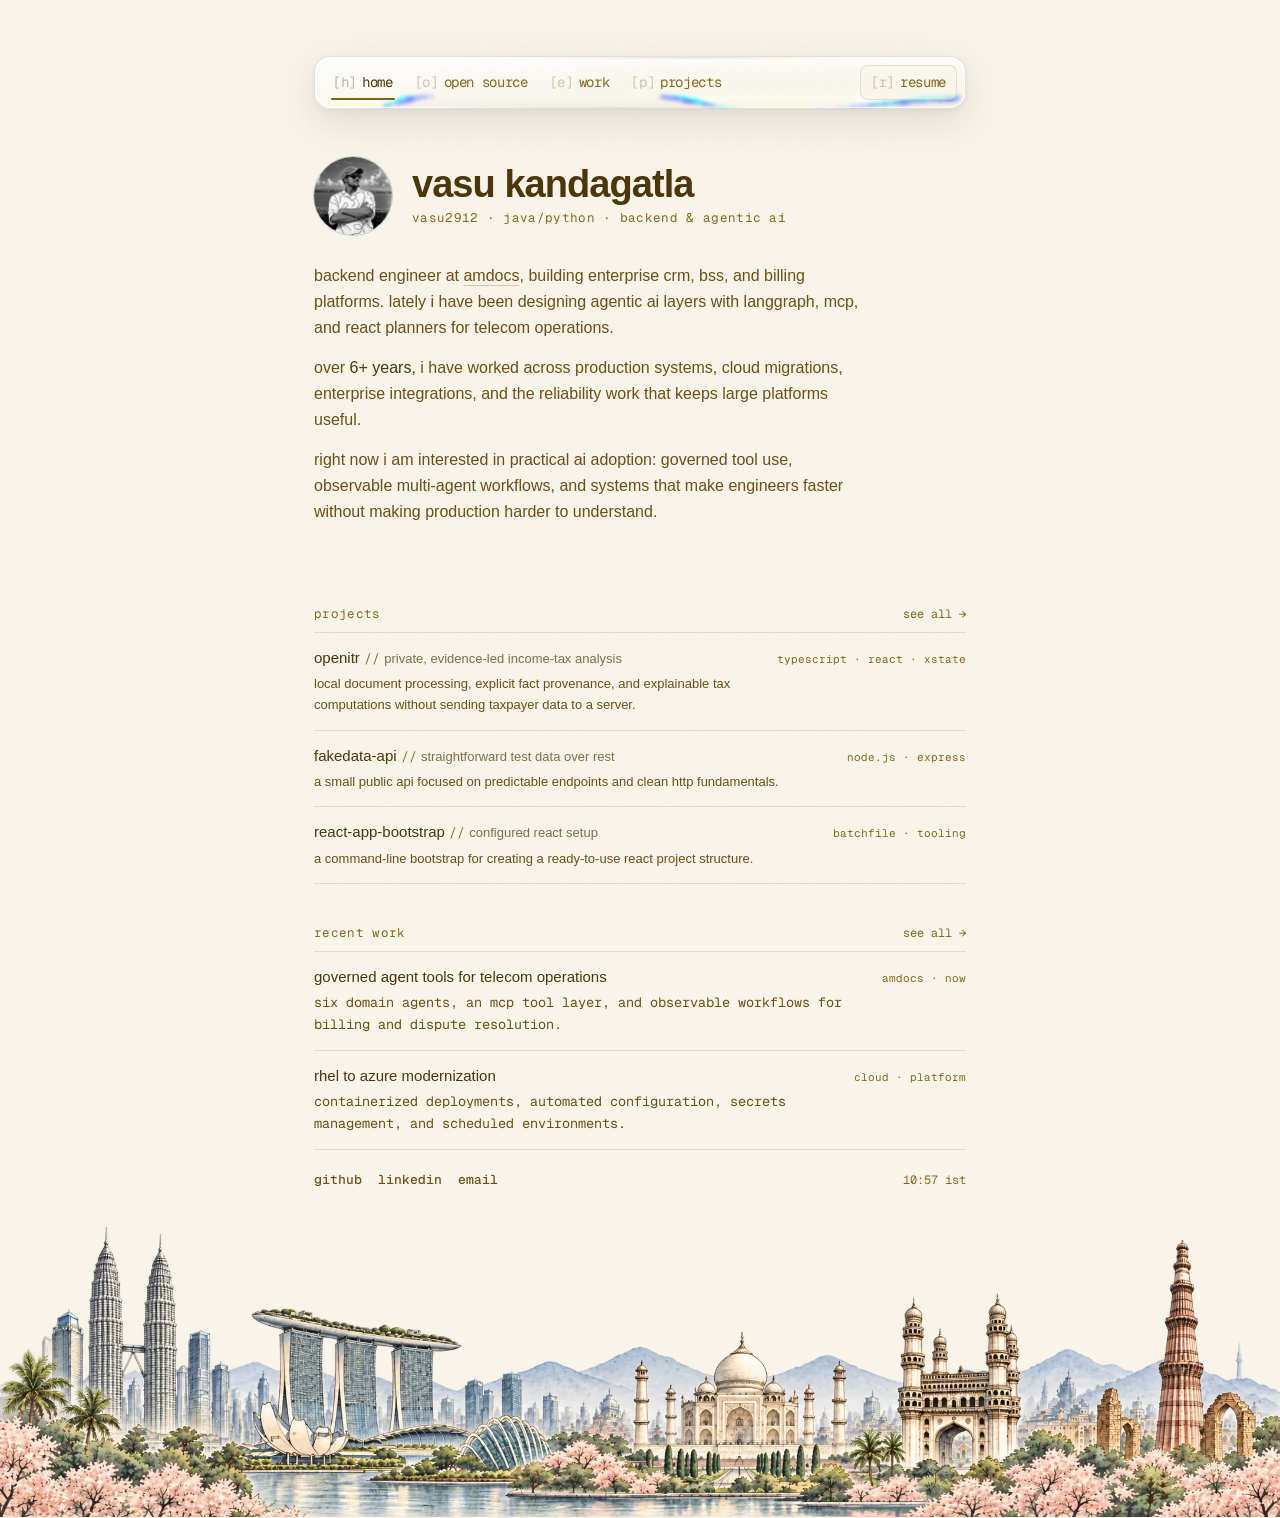
==== index.html @ ff2a659f "Add portfolio site: pages, favicon, footer socials styling" ====
<!doctype html>
<html lang="en">

<head>
    <meta charset="utf-8">
    <meta name="viewport" content="width=device-width,initial-scale=1">
    <meta name="description"
        content="Vasu Kandagatla is a backend and agentic AI engineer building reliable enterprise systems.">
    <meta name="theme-color" content="#f8f4ea">
    <title>Vasu Kandagatla — Backend & Agentic AI Engineer</title>
    <link rel="icon" type="image/x-icon" href="assets/favicon.ico">
    <link rel="stylesheet" href="site.css">
</head>
<svg aria-hidden="true" focusable="false" style="position:absolute;width:0;height:0;pointer-events:none">
    <filter id="lg" x="-15%" y="-15%" width="130%" height="130%" color-interpolation-filters="sRGB">
        <feTurbulence type="fractalNoise" baseFrequency="0.0028 0.0055" numOctaves="1" seed="92" result="noise" />
        <feGaussianBlur in="noise" stdDeviation="4.5" result="soft" />
        <feDisplacementMap in="SourceGraphic" in2="soft" scale="230" xChannelSelector="R" yChannelSelector="G"
            result="dispR" />
        <feColorMatrix in="dispR" type="matrix" result="chanR" values="1 0 0 0 0 0 0 0 0 0 0 0 0 0 0 0 0 0 1 0" />
        <feDisplacementMap in="SourceGraphic" in2="soft" scale="185" xChannelSelector="R" yChannelSelector="G"
            result="dispG" />
        <feColorMatrix in="dispG" type="matrix" result="chanG" values="0 0 0 0 0 0 1 0 0 0 0 0 0 0 0 0 0 0 1 0" />
        <feDisplacementMap in="SourceGraphic" in2="soft" scale="140" xChannelSelector="R" yChannelSelector="G"
            result="dispB" />
        <feColorMatrix in="dispB" type="matrix" result="chanB" values="0 0 0 0 0 0 0 0 0 0 0 0 1 0 0 0 0 0 1 0" />
        <feBlend in="chanR" in2="chanG" mode="screen" result="rg" />
        <feBlend in="rg" in2="chanB" mode="screen" />
    </filter>
</svg>

<body><a class="skip" href="#main">Skip to content</a>
    <header class="topbar" aria-label="Primary navigation">
        <nav><a class="nav-link" aria-current="page" href="./"><span class="key">[h]</span>home</a><a class="nav-link"
                href="open-source/"><span class="key">[o]</span>open source</a><a class="nav-link"
                href="experience/"><span class="key">[e]</span>work</a><a class="nav-link" href="projects/"><span
                    class="key">[p]</span>projects</a></nav><a class="resume" href="assets/vasu-kandagatla-resume.pdf"
            download><span class="key">[r]</span>resume</a>
    </header>
    <main class="shell page" id="main">
        <section class="intro">
            <div class="identity"><img class="avatar" src="assets/vasu-avatar.jpg" alt="Vasu Kandagatla" width="78"
                    height="78">
                <div>
                    <h1>vasu kandagatla</h1>
                    <p class="handle">vasu2912 · java/python · backend &amp; agentic ai</p>
                </div>
            </div>
            <p class="intro-copy">backend engineer at <a href="https://www.amdocs.com" target="_blank"
                    rel="noreferrer">amdocs</a>, building enterprise crm, bss, and billing platforms. lately i have been
                designing agentic ai layers with langgraph, mcp, and react planners for telecom operations.</p>
            <p class="intro-copy">over <strong>6+ years</strong>, i have worked across production systems, cloud
                migrations, enterprise integrations, and the reliability work that keeps large platforms useful.</p>
            <p class="intro-copy">right now i am interested in practical ai adoption: governed tool use, observable
                multi-agent workflows, and systems that make engineers faster without making production harder to
                understand.</p>
        </section>
        <section class="section home-projects">
            <div class="section-title">
                <h2>projects</h2><a href="projects/">see all →</a>
            </div>
            <ul class="list">
                <li class="entry"><a class="entry-link" href="https://github.com/vasu2912/OpenITR" target="_blank"
                        rel="noreferrer">
                        <div class="entry-head"><span class="entry-name">openitr <span class="slashes">//</span> <span
                                    class="entry-tagline">private, evidence-led income-tax analysis</span></span><span
                                class="entry-meta">typescript · react · xstate</span></div>
                        <p>local document processing, explicit fact provenance, and explainable tax computations without
                            sending taxpayer data to a server.</p>
                    </a></li>
                <li class="entry"><a class="entry-link" href="https://github.com/vasu2912/FakeData-API" target="_blank"
                        rel="noreferrer">
                        <div class="entry-head"><span class="entry-name">fakedata-api <span class="slashes">//</span>
                                <span class="entry-tagline">straightforward test data over rest</span></span><span
                                class="entry-meta">node.js · express</span></div>
                        <p>a small public api focused on predictable endpoints and clean http fundamentals.</p>
                    </a></li>
                <li class="entry"><a class="entry-link" href="https://github.com/vasu2912/React-App-BootStrap"
                        target="_blank" rel="noreferrer">
                        <div class="entry-head"><span class="entry-name">react-app-bootstrap <span
                                    class="slashes">//</span> <span class="entry-tagline">configured react
                                    setup</span></span><span class="entry-meta">batchfile · tooling</span></div>
                        <p>a command-line bootstrap for creating a ready-to-use react project structure.</p>
                    </a></li>
            </ul>
        </section>
        <section class="section">
            <div class="section-title">
                <h2>recent work</h2><a href="experience/">see all →</a>
            </div>
            <ul class="list">
                <li class="entry"><a class="entry-link" href="experience/">
                        <div class="entry-head"><span class="entry-name">governed agent tools for telecom
                                operations</span><span class="entry-meta">amdocs · now</span></div>
                        <p>six domain agents, an mcp tool layer, and observable workflows for billing and dispute
                            resolution.</p>
                    </a></li>
                <li class="entry"><a class="entry-link" href="experience/">
                        <div class="entry-head"><span class="entry-name">rhel to azure modernization</span><span
                                class="entry-meta">cloud · platform</span></div>
                        <p>containerized deployments, automated configuration, secrets management, and scheduled
                            environments.</p>
                    </a></li>
            </ul>
        </section>
    </main>
    <footer class="shell footer"><span class="footer-links"><a href="https://github.com/vasu2912" target="_blank"
                rel="noreferrer">github</a><a href="https://www.linkedin.com/in/vasukandagatla/" target="_blank"
                rel="noreferrer">linkedin</a><a href="mailto:vasu.kandagatla@gmail.com">email</a></span><span
            class="clock" data-clock>--:-- ist</span>
        <div class="footer-skyline" aria-hidden="true"><img src="assets/footer-skyline.webp" alt="" loading="lazy"
                decoding="async"></div>
    </footer>
    <script src="site.js"></script>
---- site.css ----
@import url("https://fonts.googleapis.com/css2?family=Geist+Mono:wght@400;500;600&display=swap");

body>svg[aria-hidden] {
    position: absolute;
    width: 0;
    height: 0;
    pointer-events: none
}

@font-face {
    font-family: cabinetGrotesk;
    src: url(https://cdn.fontshare.com/wf/J2PZYZURCR7HNQKXCZ4VXYA3K5FFCCLT/PZSZLWHMBCE7FFGOUYDEU33FAESUMA3X/JFDL5FBAQ2WMYL3LGKSCZKAIFCS2UQ63.woff2)format("woff2");
    font-weight: 100 900;
    font-display: swap
}

@font-face {
    font-family: "cabinetGrotesk Fallback";
    src: local(Arial);
    ascent-override: 84.24%;
    descent-override: 27.11%;
    line-gap-override: 8.71%;
    size-adjust: 103.28%
}

:root {
    color-scheme: light;
    --bg: #f8f4ea;
    --paper: #f8f4ea;
    --surface: #fdfbf6;
    --ink: #4a3608;
    --ink-soft: #6b4f14;
    --ink-faint: #85691e;
    --muted: #806f49;
    --gold: #8a5f0a;
    --gold-bright: #a8801f;
    --rule: #231b121c;
    --rule-strong: #231b1233;
    --green: #3f6f36;
    --red: #9c4436;
    --violet: #6b4fa8;
    --max: 652px;
    --sans: cabinetGrotesk, "cabinetGrotesk Fallback", Arial, sans-serif;
    --mono: "Geist Mono", ui-monospace, SFMono-Regular, monospace
}

* {
    box-sizing: border-box;
    border: 0;
    margin: 0;
    padding: 0
}

html {
    scroll-behavior: smooth
}

html,
body {
    overflow-x: clip
}

body {
    background: var(--bg);
    color: var(--ink);
    font: 400 16px/1.625 var(--sans);
    -webkit-font-smoothing: antialiased;
    text-rendering: optimizelegibility
}

body:before {
    content: "";
    position: fixed;
    inset: 0;
    pointer-events: none;
    z-index: 0;
    opacity: .02;
    background-image: url("data:image/svg+xml,%3Csvg xmlns='http://www.w3.org/2000/svg' width='140' height='140'%3E%3Cfilter id='n'%3E%3CfeTurbulence type='fractalNoise' baseFrequency='0.85' numOctaves='3'/%3E%3C/filter%3E%3Crect width='140' height='140' filter='url(%23n)'/%3E%3C/svg%3E")
}

a {
    color: inherit;
    text-decoration: none
}

::selection {
    background: var(--gold-bright);
    color: var(--paper)
}

:where(a, button, [tabindex]):focus-visible {
    outline: 2px solid var(--gold);
    outline-offset: 3px;
    border-radius: 3px
}

.shell {
    width: min(calc(100% - 40px), var(--max));
    margin-inline: auto
}

.skip {
    position: fixed;
    left: 14px;
    top: 14px;
    z-index: 30;
    transform: translateY(-160%);
    padding: 8px 11px;
    border-radius: 8px;
    background: var(--ink);
    color: var(--paper)
}

.skip:focus {
    transform: none
}

.topbar {
    position: sticky;
    isolation: isolate;
    z-index: 50;
    top: 16px;
    display: flex;
    align-items: center;
    gap: 8px;
    width: min(calc(100% - 48px), var(--max));
    height: 53px;
    margin: 56px auto 48px;
    padding: 8px;
    border: 1px solid rgba(35, 27, 18, .11);
    border-radius: 16px;
    background: linear-gradient(135deg, #ffffff8c 0%, #ffffff3d 42%, #fdfbf657 100%);
    box-shadow: inset 0 1px 1px #ffffffe6, inset 0 2px 6px #ffffff73, inset 1px 0 #ffffff73, inset -1px 0 #ffffff73, inset 0 -1px 1px #ffffff52, inset 0 -6px 12px #231b120a, 0 2px 6px #231b120d, 0 12px 40px #231b121c;
    -webkit-backdrop-filter: url(#lg) blur(2px) saturate(210%) brightness(1.06);
    backdrop-filter: url(#lg) blur(2px) saturate(210%) brightness(1.06);
    transition: border-color .3s
}

.topbar:before {
    content: "";
    position: absolute;
    inset: 0;
    border-radius: inherit;
    pointer-events: none;
    z-index: -1;
    background: linear-gradient(#ffffff9e 0%, #ffffff24 30%, #0000 58%), radial-gradient(120% 190% at 8% -30%, #ffffff8c 0%, #0000 55%)
}

.topbar:after {
    content: "";
    position: absolute;
    inset: 0;
    padding: 1.5px;
    border-radius: inherit;
    pointer-events: none;
    z-index: -1;
    background: linear-gradient(145deg, #fffffff2 0%, #ffffff40 26%, #b08a2c2e 52%, #ffffff2e 74%, #ffffffb3 100%);
    -webkit-mask: linear-gradient(#000 0 0) content-box, linear-gradient(#000 0 0);
    mask: linear-gradient(#000 0 0) content-box, linear-gradient(#000 0 0);
    -webkit-mask-composite: xor;
    mask-composite: exclude
}

.topbar nav {
    display: flex;
    align-items: center;
    gap: 2px;
    min-width: 0
}

.nav-link,
.resume {
    position: relative;
    display: flex;
    align-items: baseline;
    gap: 6px;
    padding: 6px 10px;
    border-radius: 6px;
    color: #85691e;
    font: 400 14px/21px var(--mono);
    letter-spacing: -.025em;
    text-decoration: none;
    white-space: nowrap;
    transition: color .2s, background-color .2s, border-color .2s
}

.nav-link:hover {
    color: var(--ink);
    background: #efe8d8b3
}

.nav-link:after {
    content: "";
    position: absolute;
    left: 8px;
    right: 8px;
    bottom: -1px;
    height: 2px;
    border-radius: 999px;
    background: #8a5f0a;
    transform: scaleX(0);
    transform-origin: left;
    transition: transform .3s
}

.nav-link[aria-current="page"] {
    color: var(--ink)
}

.nav-link[aria-current="page"]:after {
    transform: scaleX(1)
}

.key {
    opacity: .35;
    transition: opacity .2s
}

.nav-link:hover .key,
.resume:hover .key {
    opacity: .7
}

.resume {
    margin-left: auto;
    border: 1px solid rgba(35, 27, 18, .11);
    border-radius: 8px;
    background: #f8f4ea99
}

.resume:hover {
    color: #8a5f0a;
    border-color: #8a5f0a66
}

.page {
    min-height: calc(100vh - 128px)
}

.page-head {
    margin-bottom: 32px
}

.page-head h1 {
    margin: 0 0 12px;
    font: 600 30px/1 var(--sans);
    letter-spacing: -.025em
}

.page-head p {
    margin: 0;
    color: var(--ink-soft);
    font-size: 15px;
    line-height: 1.625
}

.title-rule {
    display: inline-block;
    width: 1.5rem;
    height: 2px;
    margin-right: 12px;
    vertical-align: middle;
    border-radius: 2px;
    background: linear-gradient(to right, var(--gold), transparent)
}

.intro {
    padding: 0 0 40px
}

.identity {
    display: flex;
    align-items: center;
    gap: 20px;
    margin-bottom: 28px
}

.avatar {
    display: grid;
    place-items: center;
    flex: 0 0 auto;
    width: 78px;
    height: 78px;
    border-radius: 50%;
    box-shadow: 0 0 0 1px var(--rule-strong);
    object-fit: cover;
    background: linear-gradient(145deg, #5c4617, #2d2108);
    color: #f8f4ea;
    font: 600 24px/1 var(--mono);
    letter-spacing: -.08em
}

.identity h1 {
    margin: 0 0 6px;
    font: 600 38px/1 var(--sans);
    letter-spacing: -.025em
}

.handle {
    margin: 0;
    color: var(--ink-faint);
    font: 400 12.5px/1.5 var(--mono);
    letter-spacing: .025em
}

.intro-copy {
    max-width: 62ch;
    margin: 0 0 14px;
    color: var(--ink-soft);
    font-size: 16px;
    line-height: 1.625
}

.intro-copy:last-child {
    margin-bottom: 0
}

.intro-copy strong {
    color: var(--ink);
    font-weight: 500
}

.intro-copy a {
    text-decoration: underline;
    text-decoration-color: #8a5f0a4d;
    text-underline-offset: 4px;
    transition: text-decoration-color .2s
}

.intro-copy a:hover {
    text-decoration-color: var(--gold)
}

.list {
    margin: 0;
    padding: 0;
    list-style: none
}

.section {
    margin-top: 40px
}

.section-title {
    display: flex;
    align-items: baseline;
    justify-content: space-between;
    gap: 12px;
    margin-bottom: 0;
    padding-bottom: 8px;
    border-bottom: 1px solid var(--rule)
}

.section-title h2 {
    margin: 0;
    color: var(--ink-faint);
    font: 400 12.5px/1.5 var(--mono);
    letter-spacing: .025em
}

.section-title a {
    color: var(--ink-faint);
    font: 400 12px/1.5 var(--mono);
    transition: color .15s;
    white-space: nowrap
}

.section-title a:hover {
    color: var(--gold)
}

.entry {
    border-bottom: 1px solid var(--rule)
}

.entry-link {
    display: block;
    padding: 14px 0;
    text-decoration: none
}

.entry-head {
    display: flex;
    align-items: baseline;
    gap: 16px;
    margin-bottom: 4px
}

.entry-name {
    color: var(--ink);
    font: 500 15px/1.5 var(--sans);
    transition: color .15s
}

.slashes {
    color: var(--ink-faint);
    font: 400 13px/1.5 var(--mono);
    font-weight: 400
}

.entry-meta {
    margin-left: auto;
    color: var(--ink-faint);
    font: 400 11px/1.45 var(--mono);
    text-align: right;
    white-space: nowrap
}

.entry p {
    max-width: 68ch;
    margin: 0;
    color: var(--ink-soft);
    font: 400 13.5px/1.625 var(--mono)
}

.entry-link:hover .entry-name {
    color: var(--gold)
}

.home-projects .entry-tagline {
    color: var(--muted);
    font-size: 13px;
    font-weight: 400
}

.home-projects .entry p {
    font: 400 13px/1.625 var(--sans)
}

.project-list {
    margin: 0;
    padding: 0;
    border-top: 1px solid var(--rule);
    list-style: none
}

.project-list li {
    border-bottom: 1px solid var(--rule)
}

.project-list a {
    display: block;
    padding: 14px 0;
    text-decoration: none
}

.project-list .project-row {
    display: flex;
    align-items: baseline;
    gap: 18px;
    margin-bottom: 4px
}

.project-list strong {
    color: var(--ink);
    font: 500 15px/1.5 var(--sans);
    transition: color .15s
}

.project-list .meta {
    margin-left: auto;
    color: var(--ink-faint);
    font: 400 11px/1.5 var(--mono);
    white-space: nowrap
}

.project-list p {
    max-width: 68ch;
    margin: 0;
    color: var(--ink-soft);
    font-size: 13.5px;
    line-height: 1.625
}

.project-list a:hover strong {
    color: var(--gold)
}

.work-list {
    display: grid;
    gap: 16px;
    margin-top: 32px
}

.work-card {
    padding: 20px;
    border: 1px solid var(--rule);
    border-radius: 10px;
    background: var(--surface);
    box-shadow: 0 1px 2px #231b120a;
    transition: border-color .22s, box-shadow .22s, transform .22s
}

.work-card:hover {
    border-color: var(--rule-strong);
    box-shadow: 0 4px 14px #231b1212
}

.work-top {
    display: grid;
    grid-template-columns: 1fr auto;
    gap: 2px 12px
}

.work-top h2 {
    margin: 0;
    font: 500 18px/1.4 var(--sans);
    letter-spacing: -.025em
}

.work-top time {
    color: var(--ink-faint);
    font: 400 11.5px/1.5 var(--mono);
    letter-spacing: .025em;
    white-space: nowrap
}

.role-name {
    color: var(--ink-faint);
    font: 400 13.5px/1.5 var(--mono);
    grid-column: 1
}

.work-summary {
    max-width: 62ch;
    margin: 16px 0;
    color: var(--ink-soft);
    font-size: 15.5px;
    line-height: 1.625
}

.impact-list {
    margin: 0 0 20px;
    padding: 0;
    list-style: none;
    max-width: 62ch
}

.impact-list li {
    position: relative;
    margin: 0 0 10px;
    padding-left: 22px;
    color: var(--ink-soft);
    font-size: 14.5px;
    line-height: 1.625
}

.impact-list li:before {
    content: counter(impact, decimal-leading-zero);
    position: absolute;
    left: 0;
    top: 2px;
    color: #8a5f0a80;
    font: 400 10.5px/1.8 var(--mono);
    font-variant-numeric: tabular-nums;
    counter-increment: impact
}

.tags {
    display: flex;
    flex-wrap: wrap;
    gap: 6px
}

.tags span {
    padding: 3px 8px;
    border: 1px solid var(--rule);
    border-radius: 4px;
    background: #efe8d8cc;
    color: var(--ink-faint);
    font: 400 10px/1.35 var(--mono);
    letter-spacing: .05em;
    text-transform: uppercase
}

.filters {
    display: flex;
    flex-direction: column;
    gap: 4px;
    margin: 24px 0 32px
}

.filter-row {
    display: flex;
    flex-wrap: wrap;
    gap: 4px 16px;
    margin-bottom: 0
}

.filter-button {
    padding: 0;
    border: 0;
    background: transparent;
    color: var(--ink-faint);
    font: 400 12.5px/1.6 var(--mono);
    cursor: pointer;
    transition: color .15s
}

.filter-button:hover {
    color: var(--gold)
}

.filter-button.is-active {
    color: var(--ink);
    font-weight: 600
}

.legend {
    margin: 6px 0 24px;
    color: var(--ink-faint);
    font: 400 12px/1.6 var(--mono)
}

.status-merged {
    color: var(--violet)
}

.status-open {
    color: var(--green)
}

.status-closed {
    color: var(--red)
}

.repo-group {
    margin-bottom: 36px
}

.repo-title {
    display: flex;
    align-items: baseline;
    justify-content: space-between;
    gap: 12px;
    margin-bottom: 4px;
    font: 400 12.5px/1.5 var(--mono)
}

.repo-title a {
    color: var(--ink-faint);
    text-decoration: none;
    transition: color .15s
}

.repo-title a:hover {
    color: var(--gold)
}

.repo-title span {
    color: var(--ink-faint);
    font-size: 11px;
    font-variant-numeric: tabular-nums
}

.contribution-list {
    margin: 0;
    padding: 0;
    list-style: none;
    border-top: 1px solid var(--rule)
}

.contribution {
    border-bottom: 1px solid var(--rule)
}

.contribution.is-hidden {
    display: none
}

.contribution a {
    display: grid;
    grid-template-columns: 14px 1fr auto;
    gap: 10px;
    padding: 12px 0;
    text-decoration: none
}

.contribution .mark {
    flex: 0 0 auto;
    width: 12px;
    color: var(--violet);
    font: 400 12px/24px var(--mono)
}

.contribution strong {
    color: var(--ink);
    font: 400 14.5px/1.6 var(--sans);
    transition: color .15s
}

.contribution .number {
    color: var(--ink-faint);
    font: 400 11.5px/1.8 var(--mono);
    font-variant-numeric: tabular-nums;
    white-space: nowrap
}

.contribution a:hover strong {
    color: var(--gold)
}

.contribution p {
    grid-column: 2/4;
    margin: 0;
    color: var(--ink-soft);
    font-size: 13.5px;
    line-height: 1.625
}

.empty-filter {
    display: none;
    color: var(--muted);
    font-size: 13px
}

.empty-filter.is-visible {
    display: block
}

.footer {
    position: relative;
    display: grid;
    grid-template-columns: minmax(0, 1fr) auto;
    align-items: center;
    gap: 32px 20px;
    padding: 20px 0 0;
    color: var(--ink-faint);
    font: 400 13px/1.6 var(--mono)
}

.footer-links {
    display: flex;
    flex-wrap: wrap;
    gap: 4px 16px
}

.footer-links a {
    color: var(--ink-soft);
    font-weight: 500;
    text-decoration: none;
    transition: color .15s
}

.footer-links a:hover {
    color: var(--gold)
}

.clock {
    margin-left: auto;
    color: var(--ink-faint);
    font-variant-numeric: tabular-nums;
    font-size: 12px;
    white-space: nowrap
}

.footer-skyline {
    grid-column: 1/-1;
    position: relative;
    left: 50%;
    transform: translateX(-50%);
    width: 100vw;
    aspect-ratio: 1568/523;
    pointer-events: none;
    user-select: none
}

.footer-skyline img {
    display: block;
    width: 100%;
    height: auto
}

@media(max-width:640px) {
    .shell {
        width: min(calc(100% - 32px), var(--max))
    }

    .topbar {
        top: 8px;
        width: calc(100% - 32px);
        height: auto;
        margin: 16px auto 24px;
        overflow-x: auto;
        scrollbar-width: none;
        -ms-overflow-style: none;
        border-radius: 16px
    }

    .topbar::-webkit-scrollbar {
        display: none
    }

    .topbar nav {
        gap: 2px;
        min-width: max-content
    }

    .nav-link {
        padding: 5px 8px;
        font-size: 13px
    }

    .nav-link .key {
        display: none
    }

    .resume {
        padding: 5px 8px;
        font-size: 13px;
        flex-shrink: 0
    }

    .resume .key {
        display: none
    }

    .identity {
        gap: 16px
    }

    .avatar {
        width: 68px;
        height: 68px;
        font-size: 20px
    }

    .identity h1 {
        font-size: 30px
    }

    .handle {
        font-size: 12px
    }

    .intro-copy {
        font-size: 15.5px
    }

    .page-head h1 {
        font-size: 26px
    }

    .entry-head {
        align-items: flex-start;
        flex-direction: column;
        gap: 2px
    }

    .entry-meta {
        margin-left: 0;
        text-align: left
    }

    .project-list .project-row {
        align-items: flex-start;
        flex-direction: column;
        gap: 2px
    }

    .project-list .meta {
        margin-left: 0;
        text-align: left
    }

    .work-card {
        padding: 16px
    }

    .work-top {
        grid-template-columns: 1fr
    }

    .work-top time {
        grid-row: 1;
        grid-column: 2;
        justify-self: end
    }

    .role-name {
        grid-column: 1;
        grid-row: 2
    }

    .contribution a {
        grid-template-columns: 14px 1fr
    }

    .contribution .number {
        grid-column: 2
    }

    .contribution p {
        grid-column: 2
    }

    .footer {
        gap: 8px
    }

    .footer-skyline {
        margin-top: 16px
    }
}

/* Offset the skyline's transparent top (253 of 2172 pixels wide) on desktop only. */
@media(min-width:641px) {
    .footer-skyline {
        margin-top: calc(16px - 11.6vw)
    }
}

@media(prefers-reduced-motion:reduce) {
    html {
        scroll-behavior: auto
    }

    *,
    *:before,
    *:after {
        transition-duration: .01ms !important;
        animation-duration: .01ms !important;
        animation-iteration-count: 1 !important
    }
}
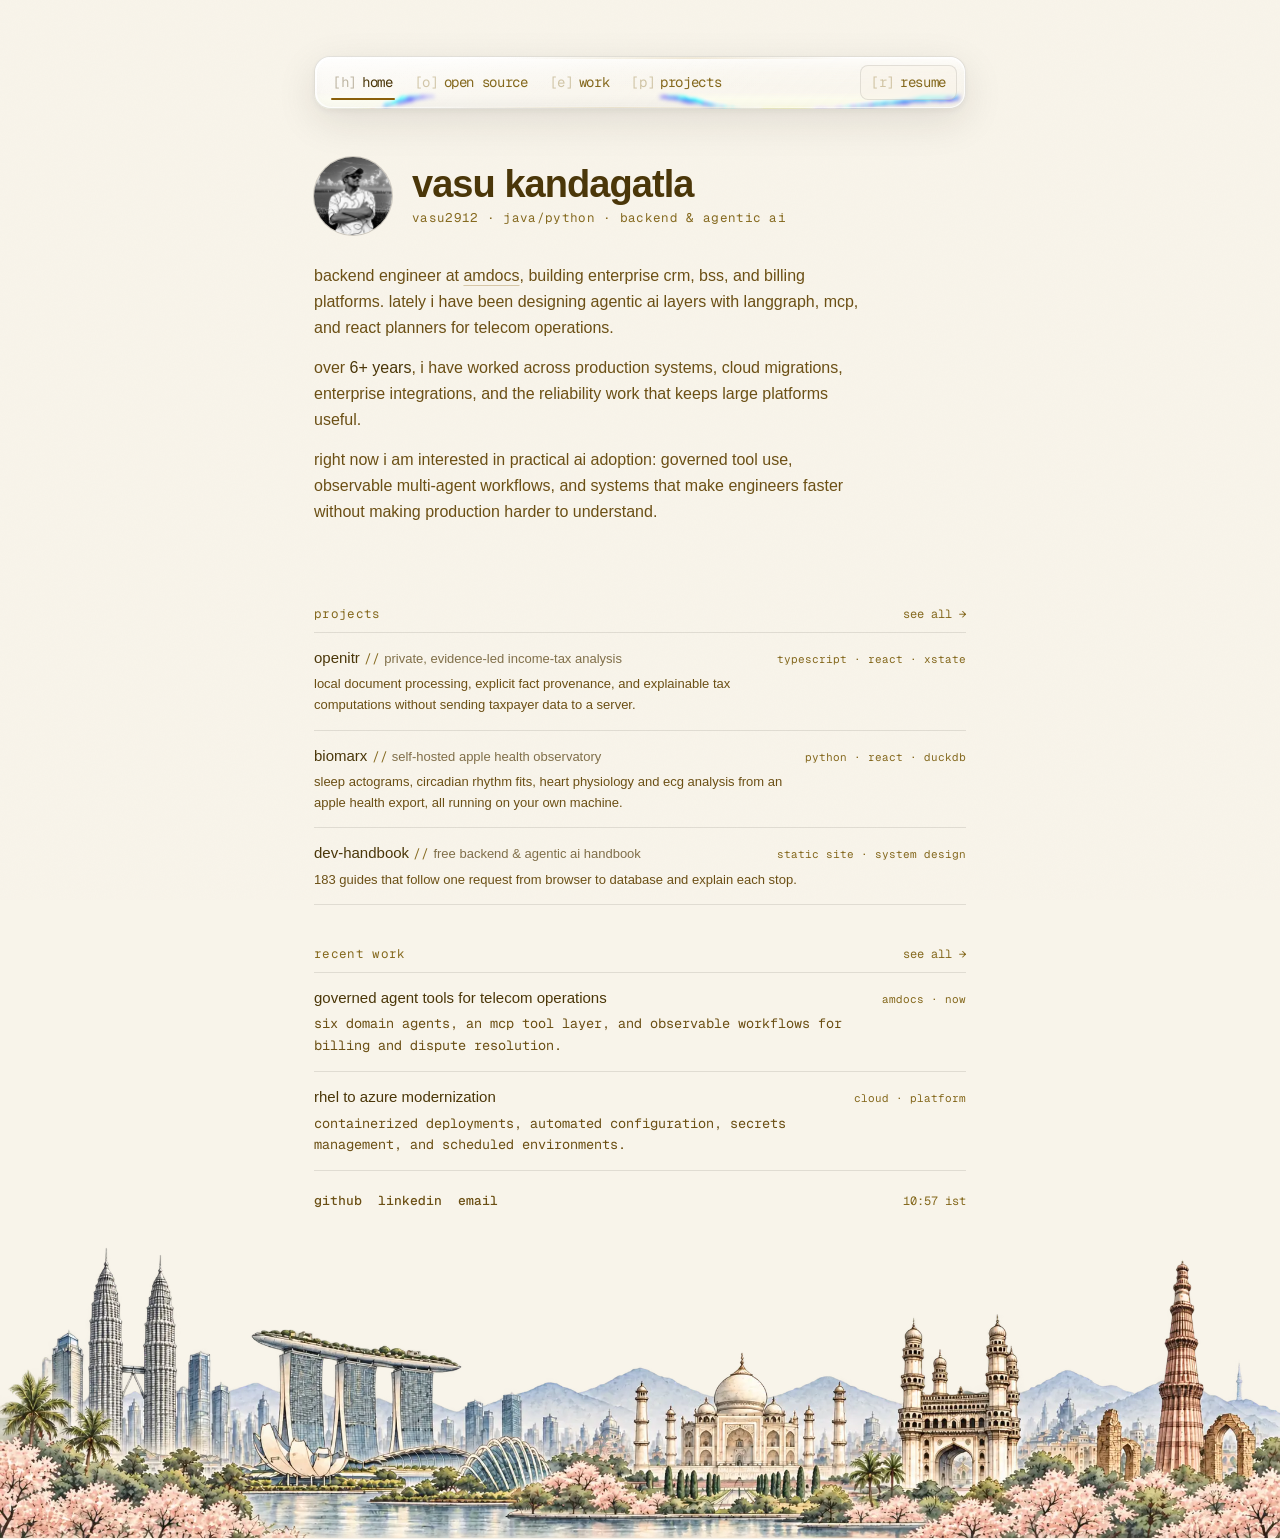
==== commit feb4adc6: "feature biomarx and dev-handbook on the home page" ====
--- a/index.html
+++ b/index.html
@@ -68,19 +68,20 @@
                         <p>local document processing, explicit fact provenance, and explainable tax computations without
                             sending taxpayer data to a server.</p>
                     </a></li>
-                <li class="entry"><a class="entry-link" href="https://github.com/vasu2912/FakeData-API" target="_blank"
+                <li class="entry"><a class="entry-link" href="https://github.com/vasu2912/biomarx" target="_blank"
                         rel="noreferrer">
-                        <div class="entry-head"><span class="entry-name">fakedata-api <span class="slashes">//</span>
-                                <span class="entry-tagline">straightforward test data over rest</span></span><span
-                                class="entry-meta">node.js · express</span></div>
-                        <p>a small public api focused on predictable endpoints and clean http fundamentals.</p>
+                        <div class="entry-head"><span class="entry-name">biomarx <span class="slashes">//</span> <span
+                                    class="entry-tagline">self-hosted apple health observatory</span></span><span
+                                class="entry-meta">python · react · duckdb</span></div>
+                        <p>sleep actograms, circadian rhythm fits, heart physiology and ecg analysis from an apple
+                            health export, all running on your own machine.</p>
                     </a></li>
-                <li class="entry"><a class="entry-link" href="https://github.com/vasu2912/React-App-BootStrap"
-                        target="_blank" rel="noreferrer">
-                        <div class="entry-head"><span class="entry-name">react-app-bootstrap <span
-                                    class="slashes">//</span> <span class="entry-tagline">configured react
-                                    setup</span></span><span class="entry-meta">batchfile · tooling</span></div>
-                        <p>a command-line bootstrap for creating a ready-to-use react project structure.</p>
+                <li class="entry"><a class="entry-link" href="https://dev-handbook-2kf.pages.dev/" target="_blank"
+                        rel="noreferrer">
+                        <div class="entry-head"><span class="entry-name">dev-handbook <span class="slashes">//</span>
+                                <span class="entry-tagline">free backend &amp; agentic ai handbook</span></span><span
+                                class="entry-meta">static site · system design</span></div>
+                        <p>183 guides that follow one request from browser to database and explain each stop.</p>
                     </a></li>
             </ul>
         </section>
--- a/site.css
+++ b/site.css
@@ -533,6 +533,7 @@
     margin: 0 0 20px;
     padding: 0;
     list-style: none;
+    counter-reset: impact;
     max-width: 62ch
 }
 
@@ -628,6 +629,10 @@
     margin-bottom: 36px
 }
 
+.repo-group.is-hidden {
+    display: none
+}
+
 .repo-title {
     display: flex;
     align-items: baseline;
